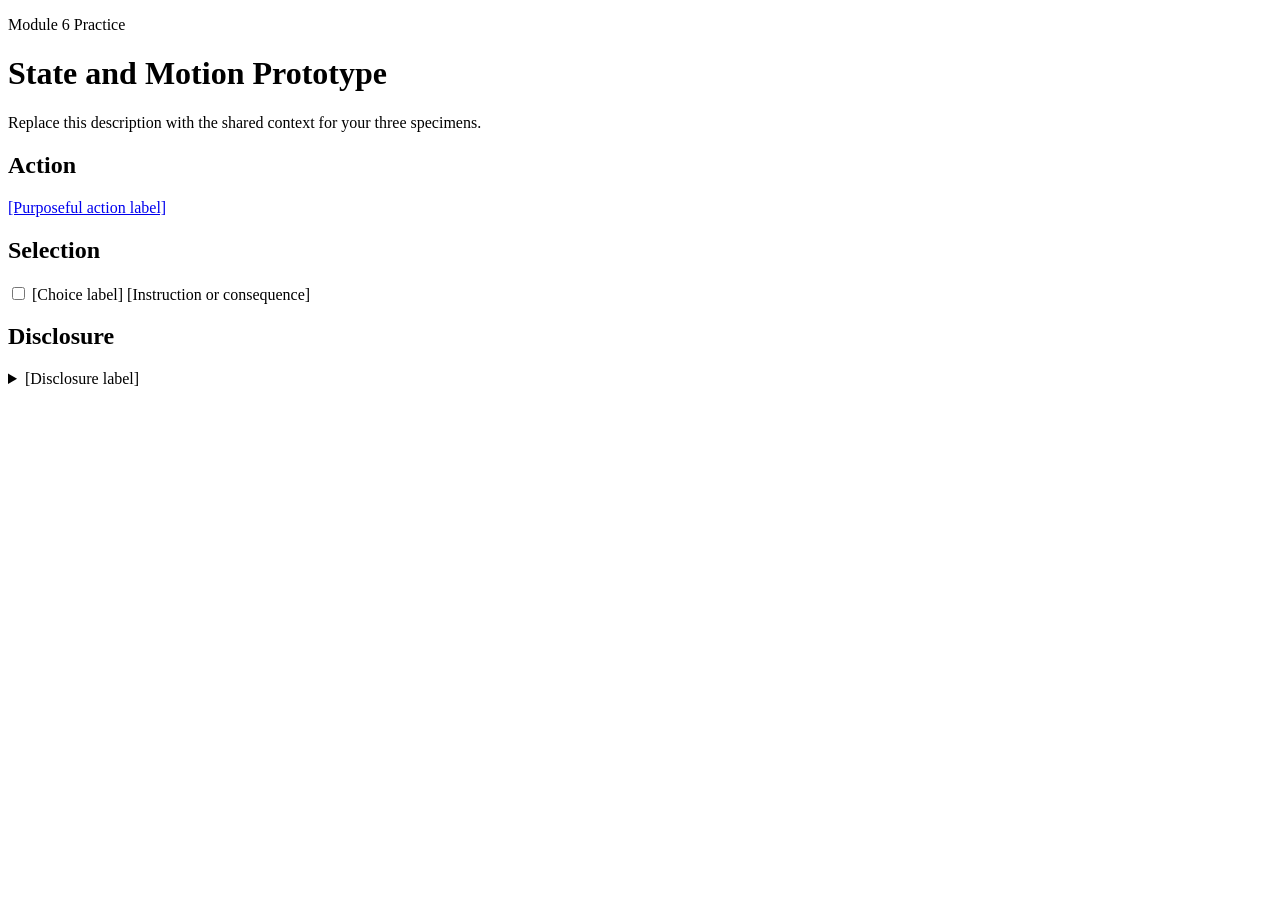
==== index.html @ fe916a31 "Start" ====
<!DOCTYPE html>
  <html lang="en">
  <head>
    <meta charset="UTF-8">
    <meta name="viewport" content="width=device-width, initial-scale=1.0">
    <title>Document</title>
  </head>
  <body>
  <header>
        <p class="eyebrow">Module 6 Practice</p>
        <h1>State and Motion Prototype</h1>
        <p>Replace this description with the shared context for your three specimens.</p>
      </header>
      <main>
        <section class="specimen">
          <h2>Action</h2>
          <p><a class="action" href="#confirmation">[Purposeful action label]</a></p>
        </section>
        <section class="specimen">
          <h2>Selection</h2>
          <div class="choice">
            <input type="checkbox" id="choice">
            <label for="choice">
              <span class="choice-title">[Choice label]</span>
              <span class="choice-help">[Instruction or consequence]</span>
            </label>
          </div></section>
        <section class="specimen">
          <h2>Disclosure</h2>
          <details>
            <summary>[Disclosure label]</summary>
            <div class="confirmation" id="confirmation">
              <strong>[Status]</strong> [Useful next step.]
            </div>
          </details>
        </section>
      </main>
  </body>
</html>
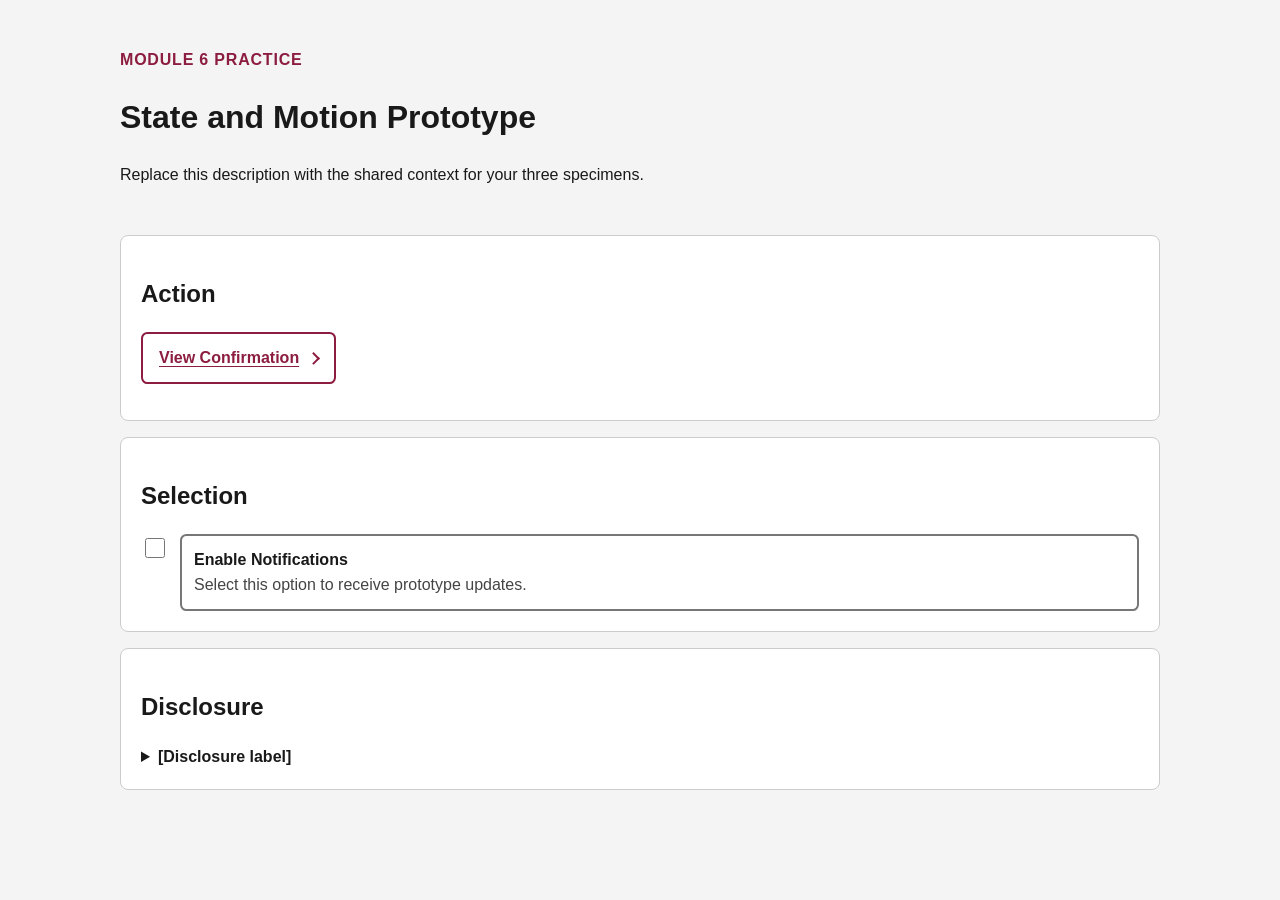
==== commit 0d9a842d: "initial commits" ====
--- a/index.html
+++ b/index.html
@@ -4,7 +4,9 @@
     <meta charset="UTF-8">
     <meta name="viewport" content="width=device-width, initial-scale=1.0">
     <title>Document</title>
+    <link rel="stylesheet" href="styles.css">
   </head>
+
   <body>
   <header>
         <p class="eyebrow">Module 6 Practice</p>
@@ -14,17 +16,20 @@
       <main>
         <section class="specimen">
           <h2>Action</h2>
-          <p><a class="action" href="#confirmation">[Purposeful action label]</a></p>
+          <p><a class="action" href="#confirmation">View Confirmation</a></p>
         </section>
+        
         <section class="specimen">
           <h2>Selection</h2>
           <div class="choice">
             <input type="checkbox" id="choice">
             <label for="choice">
-              <span class="choice-title">[Choice label]</span>
-              <span class="choice-help">[Instruction or consequence]</span>
+              <span class="choice-title">Enable Notifications</span>
+              <span class="choice-help">Select this option to receive prototype updates.</span>
             </label>
-          </div></section>
+          </div>
+        </section>
+
         <section class="specimen">
           <h2>Disclosure</h2>
           <details>
--- a/styles.css
+++ b/styles.css
@@ -0,0 +1,125 @@
+:root { 
+    --brand:#8c1d40; 
+    --accent:#ffc627; 
+    --ink:#191919; 
+    --paper:#fff; 
+    --surface:#f4f4f4; 
+    --focus:#0077b6; 
+    --space:1rem; 
+}
+
+* { 
+    box-sizing:border-box; 
+}
+
+body { 
+    margin:0; 
+    color:var(--ink); 
+    background:var(--surface); 
+    font:1rem/1.5 Arial,sans-serif; 
+}
+
+header, main { 
+    width:min(100% - 2rem,65rem); 
+    margin-inline:auto; 
+}
+
+header { 
+    padding-block:2rem 1rem; 
+}
+
+.eyebrow { 
+    color:var(--brand); 
+    font-weight:700; 
+    text-transform:uppercase; 
+    letter-spacing:.05em; 
+}
+
+.specimen { 
+    margin-block:var(--space); 
+    padding:1.25rem; 
+    background:var(--paper); 
+    border:1px solid #ccc; 
+    border-radius:.5rem; 
+}
+
+.action {
+    display:inline-block;
+    padding:.75rem 1rem;
+    color:var(--brand);
+    background:var(--paper);
+    border:.15rem solid var(--brand);
+    border-radius:.4rem;
+    font-weight:700;
+    text-decoration:underline;
+    text-underline-offset:.2rem;
+}
+
+.action::after {
+    content:"";
+    display:inline-block;
+    width:.45rem;
+    height:.45rem;
+    margin-left:.6rem;
+    border-top:.15rem solid currentColor;
+    border-right:.15rem solid currentColor;
+    transform:rotate(45deg);
+}
+
+.action:hover {
+    background:var(--brand);
+    color:var(--paper);
+}
+
+.action:focus-visible {
+    outline:.2rem solid var(--focus);
+    outline-offset:.2rem;
+}
+
+.action:active {
+    transform:translateY(.15rem);
+}
+
+.choice { 
+    display:grid; 
+    grid-template-columns:auto 1fr; 
+    gap:.75rem; 
+    align-items:start; 
+}
+
+.choice input { 
+    width:1.25rem; 
+    height:1.25rem; 
+    margin-top:.25rem; 
+}
+
+.choice label { 
+    display:grid; 
+    gap:.1rem; 
+    padding:.75rem; 
+    border:.15rem solid #777; 
+    border-radius:.4rem; 
+}
+
+.choice-title { 
+    font-weight:700; 
+}
+
+.choice-help { 
+    color:#444; 
+}
+
+/* TODO: focus and checked state with more than color. */
+
+summary { 
+    cursor:pointer; 
+    font-weight:700; 
+}
+
+.confirmation { 
+    margin-top:.75rem; 
+    padding:1rem; 
+}
+/* TODO: add purposeful gradients/shadows/filters/masks/blending across specimens. */
+/* TODO: define and trigger one short, finite keyframe animation. */
+/* TODO: add a prefers-reduced-motion strategy that preserves feedback. */
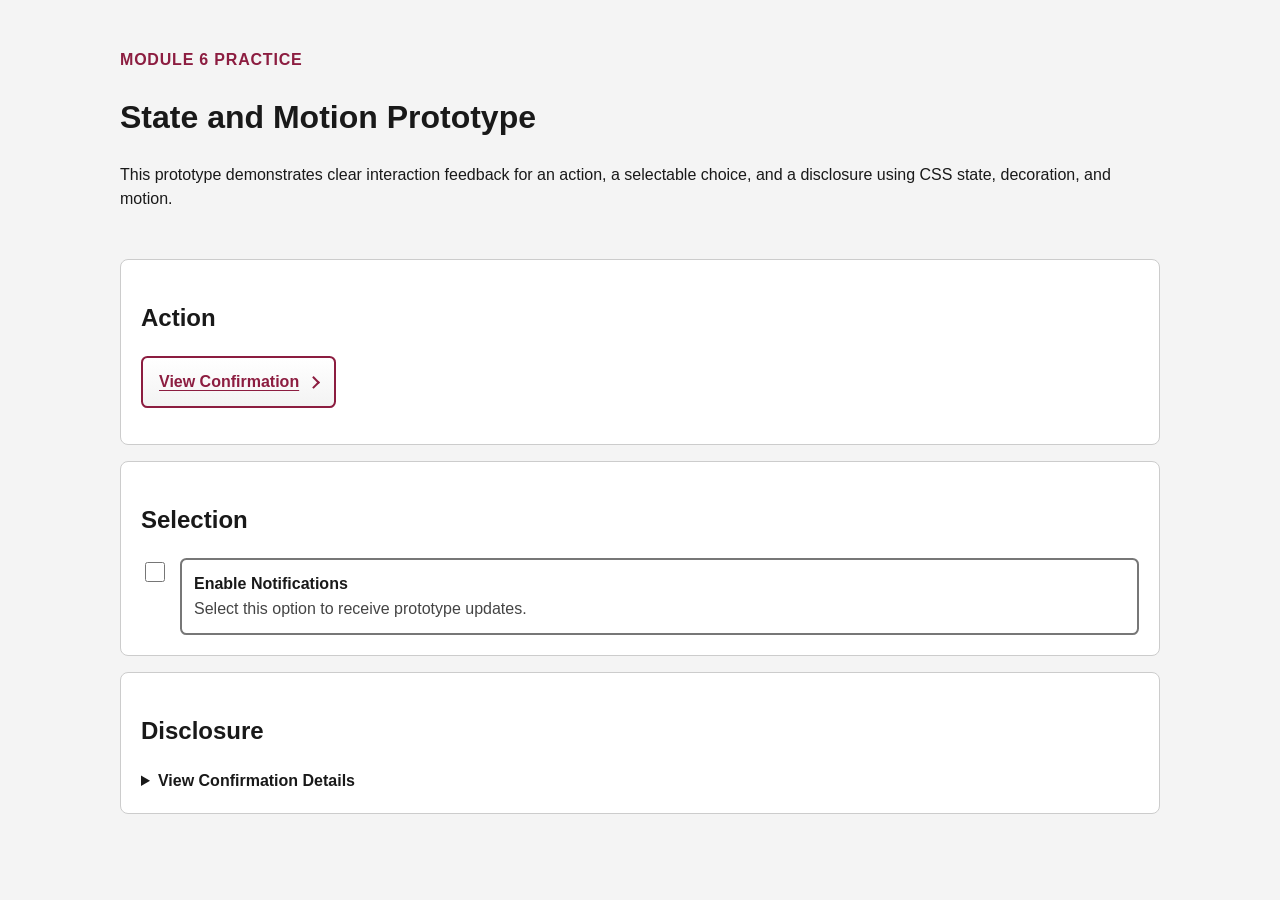
==== commit ca5efb55: "Final commits prior to HTML confirmation" ====
--- a/index.html
+++ b/index.html
@@ -11,14 +11,14 @@
   <header>
         <p class="eyebrow">Module 6 Practice</p>
         <h1>State and Motion Prototype</h1>
-        <p>Replace this description with the shared context for your three specimens.</p>
+        <p>This prototype demonstrates clear interaction feedback for an action, a selectable choice, and a disclosure using CSS state, decoration, and motion.</p>
       </header>
       <main>
         <section class="specimen">
           <h2>Action</h2>
           <p><a class="action" href="#confirmation">View Confirmation</a></p>
         </section>
-        
+
         <section class="specimen">
           <h2>Selection</h2>
           <div class="choice">
@@ -33,9 +33,9 @@
         <section class="specimen">
           <h2>Disclosure</h2>
           <details>
-            <summary>[Disclosure label]</summary>
+            <summary>View Confirmation Details</summary>
             <div class="confirmation" id="confirmation">
-              <strong>[Status]</strong> [Useful next step.]
+                <strong>Confirmed.</strong> Review the information above before continuing.
             </div>
           </details>
         </section>
--- a/styles.css
+++ b/styles.css
@@ -47,12 +47,15 @@
     display:inline-block;
     padding:.75rem 1rem;
     color:var(--brand);
-    background:var(--paper);
+    background: linear-gradient(to bottom, var(--paper), #f3f3f3);
     border:.15rem solid var(--brand);
     border-radius:.4rem;
     font-weight:700;
     text-decoration:underline;
     text-underline-offset:.2rem;
+    transition-property:color, background-color, transform;
+    transition-duration:.2s;
+    transition-timing-function:ease;
 }
 
 .action::after {
@@ -67,7 +70,7 @@
 }
 
 .action:hover {
-    background:var(--brand);
+    background:linear-gradient(to bottom, var(--brand), #68102f);
     color:var(--paper);
 }
 
@@ -109,7 +112,15 @@
     color:#444; 
 }
 
-/* TODO: focus and checked state with more than color. */
+.choice input:focus-visible {
+    outline:.2rem solid var(--focus);
+    outline-offset:.15rem;
+}
+
+.choice input:checked + label {
+    border-width:.25rem;
+    box-shadow:inset .4rem 0 0 var(--brand);
+}
 
 summary { 
     cursor:pointer; 
@@ -120,6 +131,36 @@
     margin-top:.75rem; 
     padding:1rem; 
 }
-/* TODO: add purposeful gradients/shadows/filters/masks/blending across specimens. */
-/* TODO: define and trigger one short, finite keyframe animation. */
-/* TODO: add a prefers-reduced-motion strategy that preserves feedback. */
+.confirmation {
+    margin-top:.75rem;
+    padding:1rem;
+    border-left:.3rem solid var(--brand);
+    background:var(--surface);
+}
+
+details[open] .confirmation {
+    animation:reveal-confirmation .35s ease-out 1;
+}
+
+@keyframes reveal-confirmation {
+    from {
+        opacity:0;
+        transform:translateY(-.4rem);
+    }
+
+    to {
+        opacity:1;
+        transform:translateY(0);
+    }
+}
+
+@media (prefers-reduced-motion: reduce) {
+
+    .action {
+        transition:none;
+    }
+
+    details[open] .confirmation {
+        animation:none;
+    }
+}
